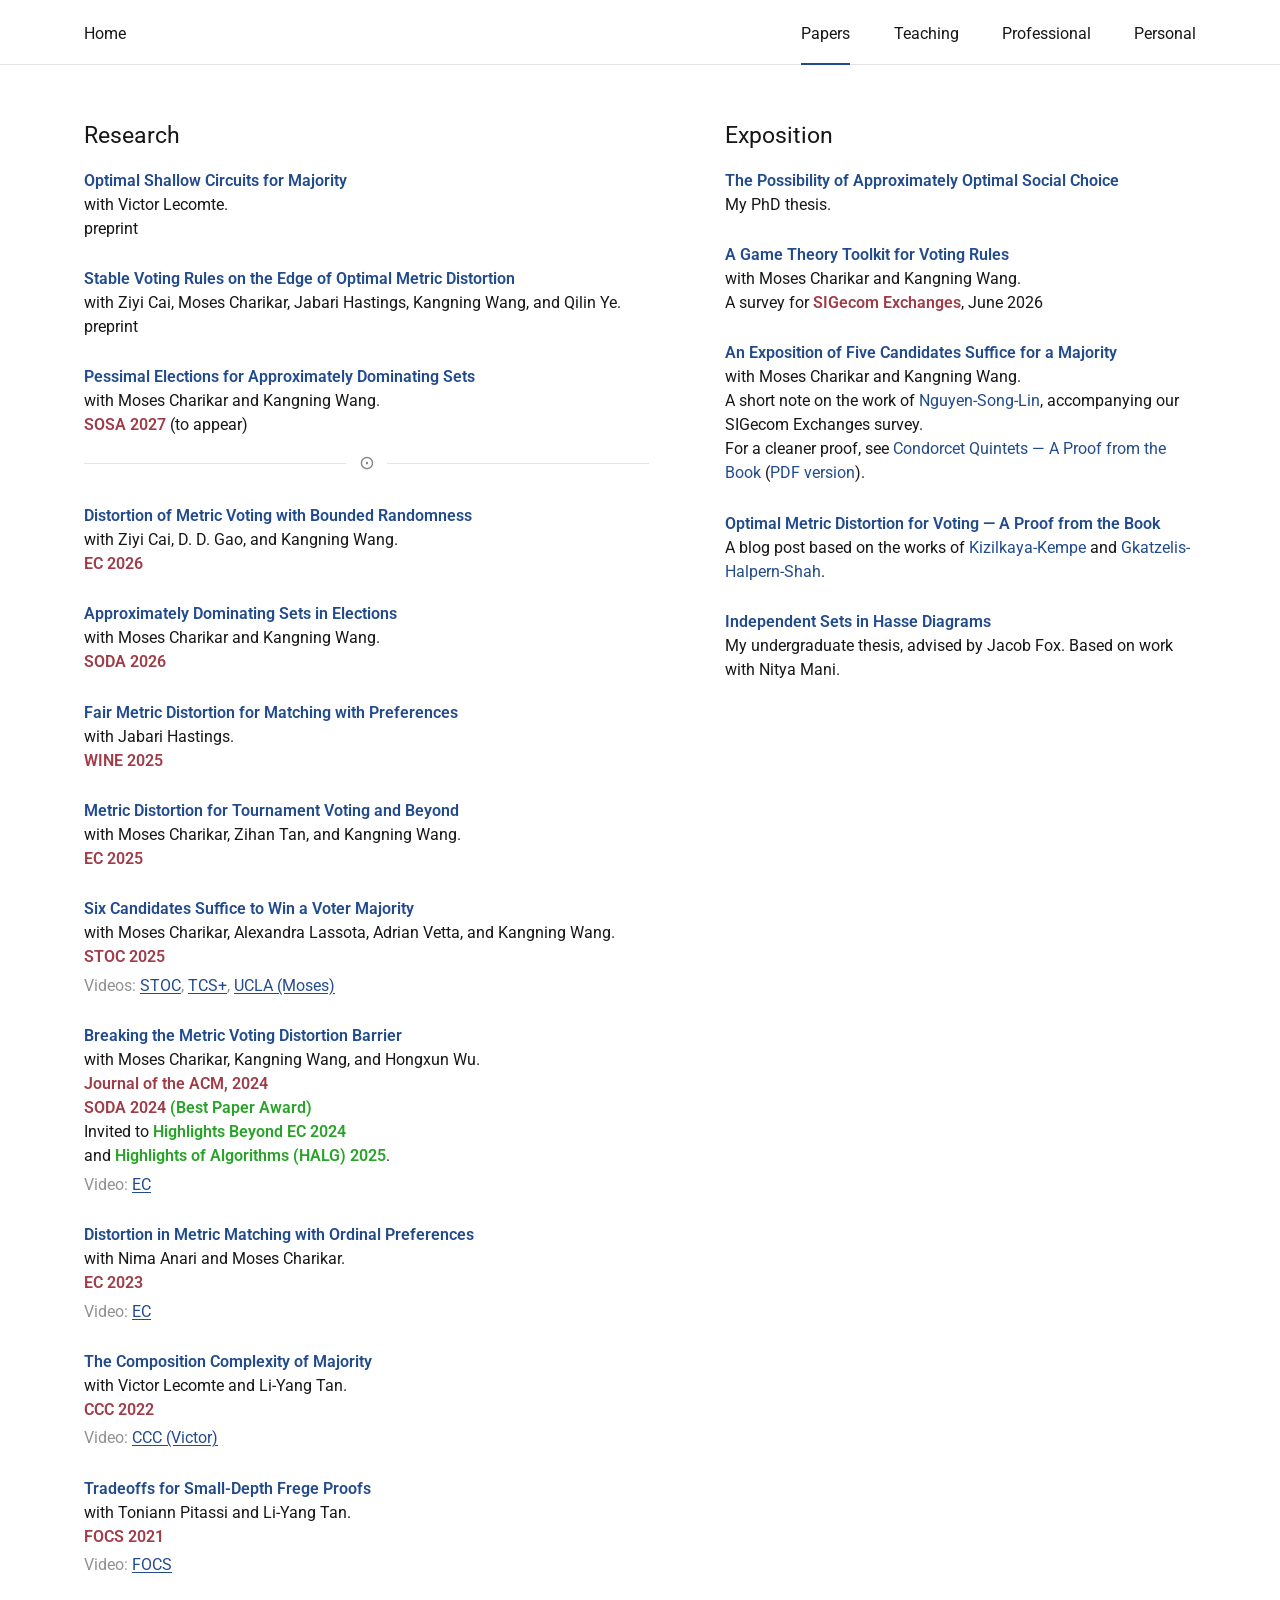
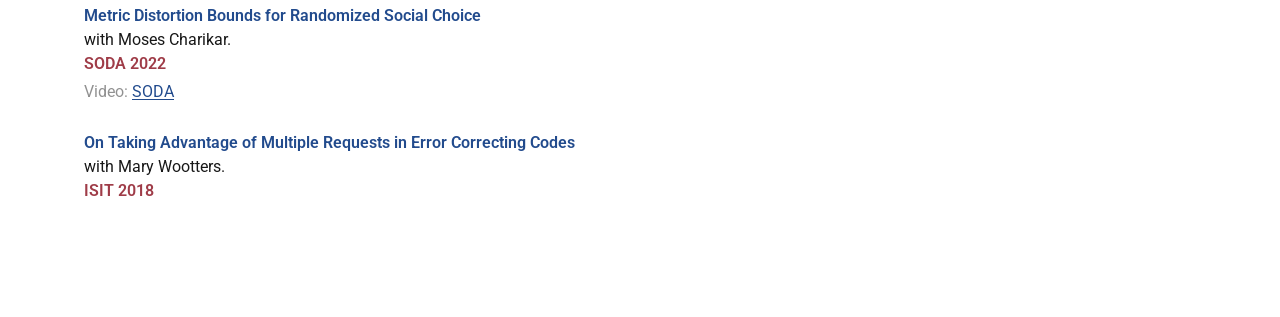
==== papers.html @ fd6d1091 "added SOSA 2027 accept" ====
<!doctype html>
<html lang="en">
  <head>
    <meta charset="utf-8">
    <meta name="viewport" content="width=device-width, initial-scale=1">
    <title>Papers | Prasanna Ramakrishnan</title>
    <meta name="description" content="Research papers and expository writing by Prasanna Ramakrishnan.">
    <link rel="preconnect" href="https://fonts.googleapis.com">
    <link rel="preconnect" href="https://fonts.gstatic.com" crossorigin>
    <link href="https://fonts.googleapis.com/css2?family=Roboto:wght@400;500;600&amp;display=swap" rel="stylesheet">
    <link rel="stylesheet" href="styles.css">
  </head>
  <body>
    <div class="site-shell">
      <header class="site-header">
        <nav class="site-nav" aria-label="Primary navigation">
          <a class="nav-link" href="index.html">Home</a>
          <div class="nav-group">
            <a class="nav-link active" href="papers.html" aria-current="page">Papers</a>
            <a class="nav-link" href="teaching.html">Teaching</a>
            <a class="nav-link" href="professional.html">Professional</a>
            <a class="nav-link" href="personal.html">Personal</a>
          </div>
        </nav>
      </header>
      <main class="content-main wide">
        <h1 class="visually-hidden">Papers</h1>
        <div class="papers-grid">
          <section aria-labelledby="research-heading">
            <h2 id="research-heading">Research</h2>
            <ul class="paper-list">
              <li class="paper-item">
                <a class="paper-title" href="https://arxiv.org/abs/2609.34029">Optimal Shallow Circuits for Majority</a>
                <div>with Victor Lecomte.</div>
                <div>preprint</div>
              </li>
              <li class="paper-item">
                <a class="paper-title" href="https://arxiv.org/abs/2609.08259">Stable Voting Rules on the Edge of Optimal Metric Distortion</a>
                <div>with Ziyi Cai, Moses Charikar, Jabari Hastings, Kangning Wang, and Qilin Ye.</div>
                <div>preprint</div>
              </li>
              <li class="paper-item ai-boundary-paper">
                <a class="paper-title" href="https://arxiv.org/abs/2608.06872">Pessimal Elections for Approximately Dominating Sets</a>
                <div>with Moses Charikar and Kangning Wang.</div>
                <div><span class="venue">SOSA 2027</span> (to appear)</div>
              </li>
              <li class="era-divider" aria-label="Boundary between post-AI and pre-AI research">
                <span aria-hidden="true">⊙</span>
              </li>
              <li class="paper-item">
                <a class="paper-title" href="https://arxiv.org/abs/2602.08871">Distortion of Metric Voting with Bounded Randomness</a>
                <div>with Ziyi Cai, D. D. Gao, and Kangning Wang.</div>
                <div><span class="venue">EC 2026</span></div>
              </li>
              <li class="paper-item">
                <a class="paper-title" href="https://arxiv.org/abs/2504.20372">Approximately Dominating Sets in Elections</a>
                <div>with Moses Charikar and Kangning Wang.</div>
                <div><span class="venue">SODA 2026</span></div>
              </li>
              <li class="paper-item">
                <a class="paper-title" href="https://arxiv.org/abs/2510.05460">Fair Metric Distortion for Matching with Preferences</a>
                <div>with Jabari Hastings.</div>
                <div><span class="venue">WINE 2025</span></div>
              </li>
              <li class="paper-item">
                <a class="paper-title" href="https://arxiv.org/abs/2505.13630">Metric Distortion for Tournament Voting and Beyond</a>
                <div>with Moses Charikar, Zihan Tan, and Kangning Wang.</div>
                <div><span class="venue">EC 2025</span></div>
              </li>
              <li class="paper-item">
                <a class="paper-title" href="https://arxiv.org/abs/2411.03390">Six Candidates Suffice to Win a Voter Majority</a>
                <div>with Moses Charikar, Alexandra Lassota, Adrian Vetta, and Kangning Wang.</div>
                <div><span class="venue">STOC 2025</span></div>
                <div class="paper-videos">Videos: <a href="https://www.youtube.com/watch?v=F14DIkSh5DQ">STOC</a>, <a href="https://www.youtube.com/watch?v=bHxgEHV146U">TCS+</a>, <a href="https://www.youtube.com/watch?v=xcWMup4GXcs">UCLA (Moses)</a></div>
              </li>
              <li class="paper-item">
                <a class="paper-title" href="https://arxiv.org/abs/2306.17838">Breaking the Metric Voting Distortion Barrier</a>
                <div>with Moses Charikar, Kangning Wang, and Hongxun Wu.</div>
                <div>
                  <span class="venue">Journal of the ACM, 2024</span><br>
                  <span class="venue">SODA 2024</span> <span class="award">(Best Paper Award)</span><br>
                  Invited to <span class="award">Highlights Beyond EC 2024</span><br>
                  and <span class="award">Highlights of Algorithms (HALG) 2025</span>.
                </div>
                <div class="paper-videos">Video: <a href="https://www.youtube.com/watch?v=JP4caBw6sbk">EC</a></div>
              </li>
              <li class="paper-item">
                <a class="paper-title" href="https://arxiv.org/abs/2305.12119">Distortion in Metric Matching with Ordinal Preferences</a>
                <div>with Nima Anari and Moses Charikar.</div>
                <div><span class="venue">EC 2023</span></div>
                <div class="paper-videos">Video: <a href="https://youtu.be/SUSf5gjZhBo">EC</a></div>
              </li>
              <li class="paper-item">
                <a class="paper-title" href="https://arxiv.org/abs/2205.02374">The Composition Complexity of Majority</a>
                <div>with Victor Lecomte and Li-Yang Tan.</div>
                <div><span class="venue">CCC 2022</span></div>
                <div class="paper-videos">Video: <a href="https://www.youtube.com/watch?v=C3_VCwPAh_0">CCC (Victor)</a></div>
              </li>
              <li class="paper-item">
                <a class="paper-title" href="https://arxiv.org/abs/2111.07483">Tradeoffs for Small-Depth Frege Proofs</a>
                <div>with Toniann Pitassi and Li-Yang Tan.</div>
                <div><span class="venue">FOCS 2021</span></div>
                <div class="paper-videos">Video: <a href="https://www.youtube.com/watch?v=I1C6q-HcM9Y">FOCS</a></div>
              </li>
              <li class="paper-item">
                <a class="paper-title" href="https://arxiv.org/abs/2111.03694">Metric Distortion Bounds for Randomized Social Choice</a>
                <div>with Moses Charikar.</div>
                <div><span class="venue">SODA 2022</span></div>
                <div class="paper-videos">Video: <a href="https://www.youtube.com/watch?v=a3NoDWkccvk">SODA</a></div>
              </li>
              <li class="paper-item">
                <a class="paper-title" href="https://arxiv.org/abs/1802.00875">On Taking Advantage of Multiple Requests in Error Correcting Codes</a>
                <div>with Mary Wootters.</div>
                <div><span class="venue">ISIT 2018</span></div>
              </li>
            </ul>
          </section>
          <section aria-labelledby="exposition-heading">
            <h2 id="exposition-heading">Exposition</h2>
            <ul class="paper-list">
              <li class="paper-item">
                <a class="paper-title" href="https://purl.stanford.edu/mh952mh5921">The Possibility of Approximately Optimal Social Choice</a>
                <div>My PhD thesis.</div>
              </li>
              <li class="paper-item">
                <a class="paper-title" href="https://www.sigecom.org/exchanges/volume_24/1/CHARIKAR.pdf">A Game Theory Toolkit for Voting Rules</a>
                <div>with Moses Charikar and Kangning Wang.</div>
                <div>A survey for <span class="venue">SIGecom Exchanges</span>, June 2026</div>
              </li>
              <li class="paper-item">
                <a class="paper-title" href="https://arxiv.org/abs/2606.14666">An Exposition of Five Candidates Suffice for a Majority</a>
                <div>with Moses Charikar and Kangning Wang.</div>
                <div>A short note on the work of <a href="https://arxiv.org/abs/2506.22133">Nguyen-Song-Lin</a>, accompanying our SIGecom Exchanges survey.</div>
                <div>For a cleaner proof, see <a href="https://theorydish.blog/2026/09/11/condorcet-quintets-a-proof-from-the-book/">Condorcet Quintets — A Proof from the Book</a> (<a href="https://pras1712.github.io/files/condorcet-quintets.pdf">PDF version</a>).</div>
              </li>
              <li class="paper-item">
                <a class="paper-title" href="https://theorydish.blog/2023/09/25/optimal-metric-distortion-for-voting-a-proof-from-the-book/">Optimal Metric Distortion for Voting — A Proof from the Book</a>
                <div>A blog post based on the works of <a href="https://arxiv.org/abs/2206.07098">Kizilkaya-Kempe</a> and <a href="https://arxiv.org/abs/2004.07447">Gkatzelis-Halpern-Shah</a>.</div>
              </li>
              <li class="paper-item">
                <a class="paper-title" href="https://web.stanford.edu/~pras1712/files/ug-thesis.pdf">Independent Sets in Hasse Diagrams</a>
                <div>My undergraduate thesis, advised by Jacob Fox. Based on work with Nitya Mani.</div>
              </li>
            </ul>
          </section>
        </div>
      </main>
    </div>
  </body>
</html>
---- styles.css ----
:root {
  --background: #ffffff;
  --text: #171717;
  --link: #224b8d;
  --muted: #848484;
  --rule: #e5e5e5;
  --venue: #9f3c48;
  --award: #27a327;
}

* {
  box-sizing: border-box;
}

html {
  min-width: 320px;
  background: var(--background);
}

body {
  margin: 0;
  background: var(--background);
  color: var(--text);
  font-family: 'Roboto', Arial, Helvetica, sans-serif;
  font-size: 16px;
  line-height: 1.5;
}

a {
  color: var(--link);
  text-decoration: none;
}

a:hover {
  color: var(--muted);
}

.site-shell {
  min-height: 100vh;
}

.site-header {
  position: sticky;
  top: 0;
  z-index: 10;
  background: var(--background);
  border-bottom: 1px solid var(--rule);
}

.site-nav {
  display: flex;
  align-items: center;
  justify-content: space-between;
  gap: 3rem;
  max-width: 1160px;
  margin: 0 auto;
  padding: 1.2rem 1.5rem 1rem;
}

.nav-group {
  display: flex;
  gap: clamp(1.1rem, 3.5vw, 2.7rem);
}

.nav-link {
  position: relative;
  flex: 0 0 auto;
  padding: 0.15rem 0;
  color: var(--text);
  font-size: 0.98rem;
}

.nav-link:hover {
  color: var(--link);
}

.nav-link.active::after {
  content: '';
  position: absolute;
  right: 0;
  bottom: -1.1rem;
  left: 0;
  height: 2px;
  background: var(--link);
}

.home-main {
  width: 100%;
  max-width: 980px;
  margin: 0 auto;
  padding: clamp(3.75rem, 6vw, 5rem) 1.5rem 6rem;
}

.intro {
  display: grid;
  grid-template-columns: minmax(0, 600px) 232px;
  align-items: start;
  gap: clamp(3rem, 7vw, 5.5rem);
  width: 100%;
}

.intro-copy {
  max-width: 590px;
}

h1 {
  margin: 0 0 0.55rem;
  font-size: clamp(2rem, 4vw, 2.7rem);
  font-weight: 400;
  line-height: 1.15;
  letter-spacing: -0.018em;
}

h2 {
  margin: 0 0 1.2rem;
  font-size: 1.45rem;
  font-weight: 400;
  line-height: 1.25;
}

.email {
  margin: 0;
  font-size: 1.02rem;
}

.bio {
  margin-top: 2.15rem;
}

.bio p {
  margin: 0;
}

.bio p + p {
  margin-top: 1.4rem;
}

.portrait {
  display: block;
  width: 232px;
  height: 309px;
  margin-top: 0.25rem;
  object-fit: cover;
}

.selected-work {
  max-width: 760px;
  margin-top: 2rem;
}

.selected-work-list .paper-item:last-child {
  margin-bottom: 0;
}

.content-main {
  width: 100%;
  max-width: 900px;
  margin: 0 auto;
  padding: 3.5rem 1.5rem 5.5rem;
}

.content-main.wide {
  max-width: 1160px;
}

.visually-hidden {
  position: absolute;
  width: 1px;
  height: 1px;
  padding: 0;
  margin: -1px;
  overflow: hidden;
  clip: rect(0, 0, 0, 0);
  white-space: nowrap;
  border: 0;
}

.papers-grid {
  display: grid;
  grid-template-columns: minmax(0, 1.2fr) minmax(300px, 1fr);
  gap: clamp(3rem, 6vw, 4.75rem);
}

.paper-list,
.professional-list {
  margin: 0;
  padding: 0;
  list-style: none;
}

.paper-item {
  margin: 0 0 1.65rem;
  text-wrap: pretty;
}

.paper-item.ai-boundary-paper {
  margin-bottom: 0.7rem;
}

.era-divider {
  display: flex;
  align-items: center;
  gap: 0.8rem;
  margin: 0 0 1.65rem;
  color: var(--muted);
  font-size: 1.2rem;
}

.era-divider::before,
.era-divider::after {
  content: '';
  flex: 1;
  height: 1px;
  background: var(--rule);
}

.era-divider span {
  white-space: nowrap;
}

.paper-title {
  display: inline;
  font-weight: 600;
  text-wrap: pretty;
}

.venue {
  color: var(--venue);
  font-weight: 600;
}

.award {
  color: var(--award);
  font-weight: 600;
}

.paper-videos {
  margin-top: 0.28rem;
  color: #919191;
}

.paper-videos a {
  text-decoration: underline;
  text-underline-offset: 2px;
}

.program-committees {
  margin-top: 2.75rem;
}

.teaching-list {
  margin: 0;
  padding-left: 1.35rem;
}

.teaching-list li + li {
  margin-top: 0.55rem;
}

.section-leader-note {
  margin: 2rem 0 0;
}

.professional-list li {
  margin-bottom: 2rem;
}

.program-committees p {
  margin: 0;
}

.personal-main {
  display: grid;
  place-items: center;
  min-height: calc(100vh - 61px);
  padding: 2rem;
}

.personal-main p {
  margin: 0;
  text-align: center;
}

.personal-status {
  display: inline-block;
  margin-top: 0.3rem;
  color: var(--muted);
  font-size: 0.95rem;
}

@media (max-width: 700px) {
  .site-nav {
    gap: 2.5rem;
    overflow-x: auto;
    overflow-y: hidden;
    scrollbar-width: none;
  }

  .site-nav::-webkit-scrollbar {
    display: none;
  }

  .intro {
    grid-template-columns: minmax(0, 1fr) clamp(106px, 30vw, 174px);
    gap: clamp(1rem, 5vw, 2.5rem);
    max-width: 620px;
  }

  .portrait {
    width: 100%;
    height: auto;
  }

  .home-main {
    padding: 3.25rem 1rem 4rem;
  }

  .content-main {
    padding: 3rem 1rem 4rem;
  }

  .papers-grid {
    grid-template-columns: 1fr;
    gap: 2.5rem;
  }

}
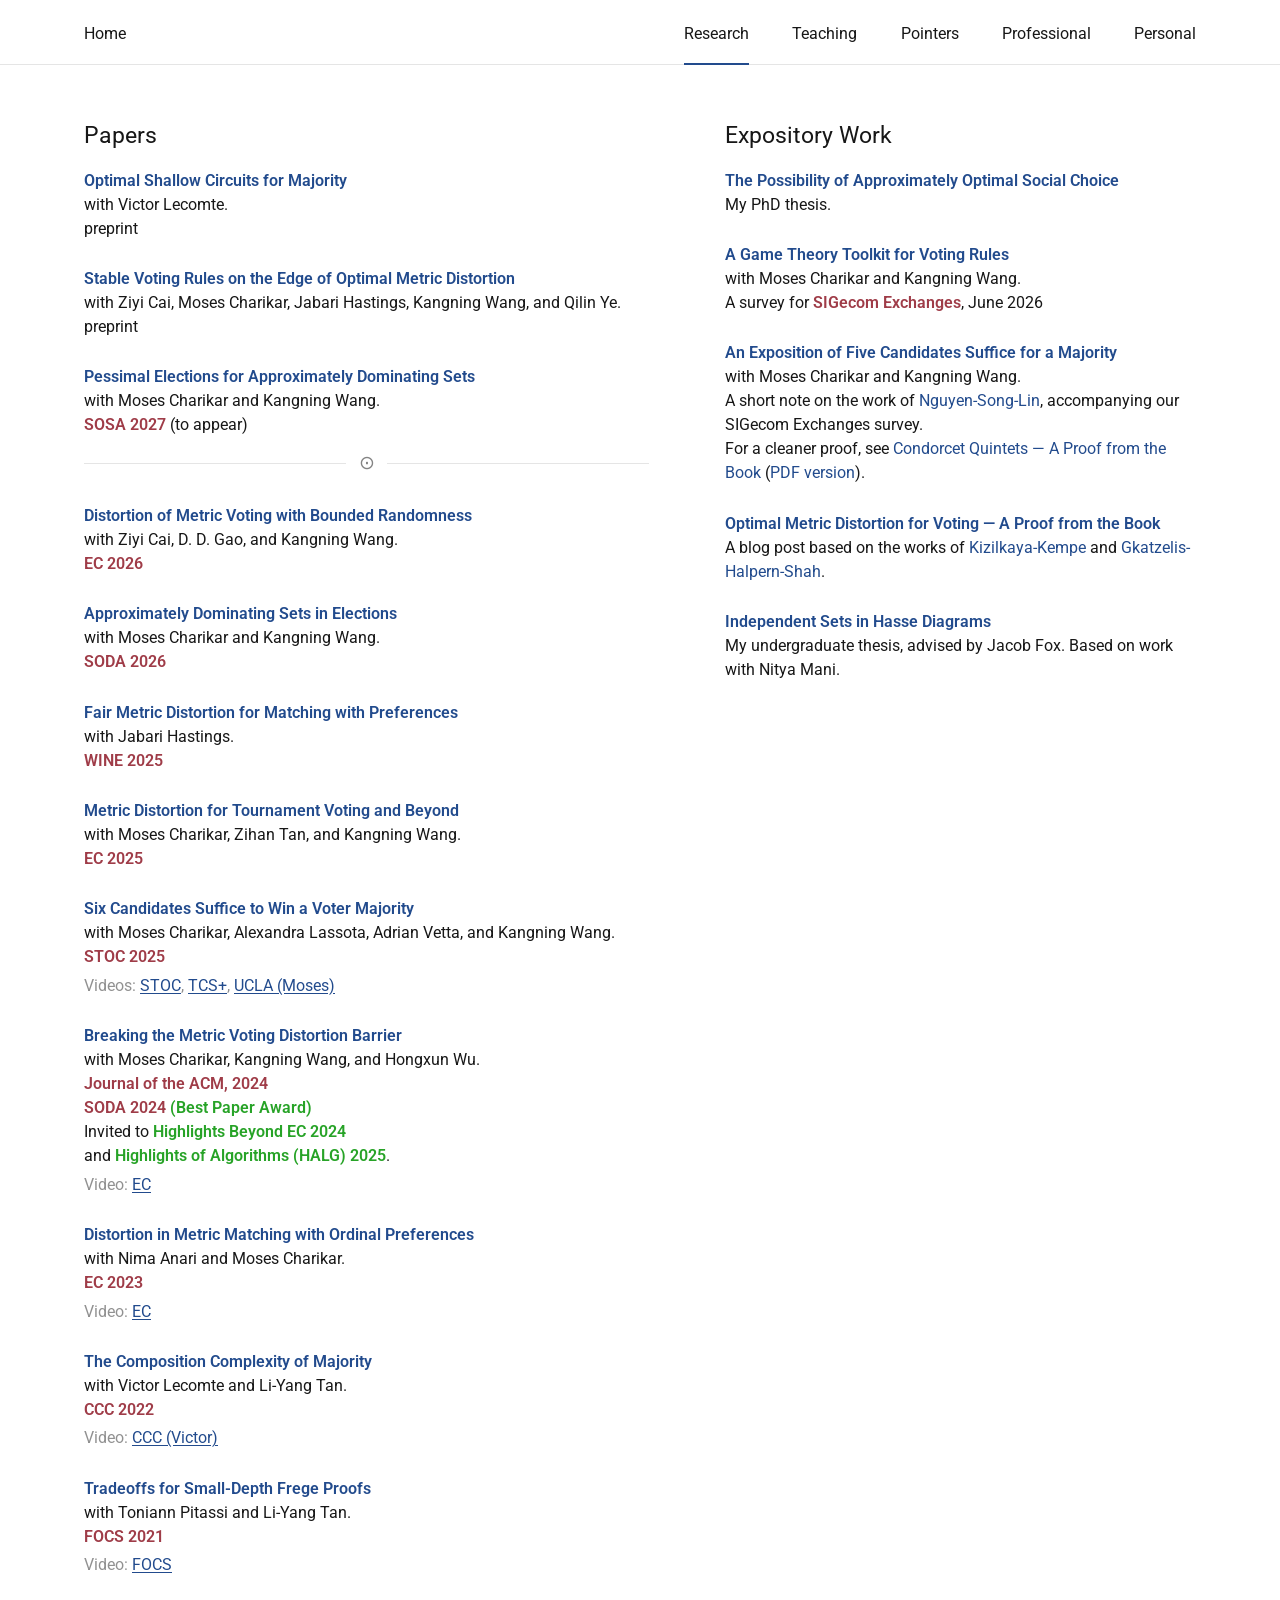
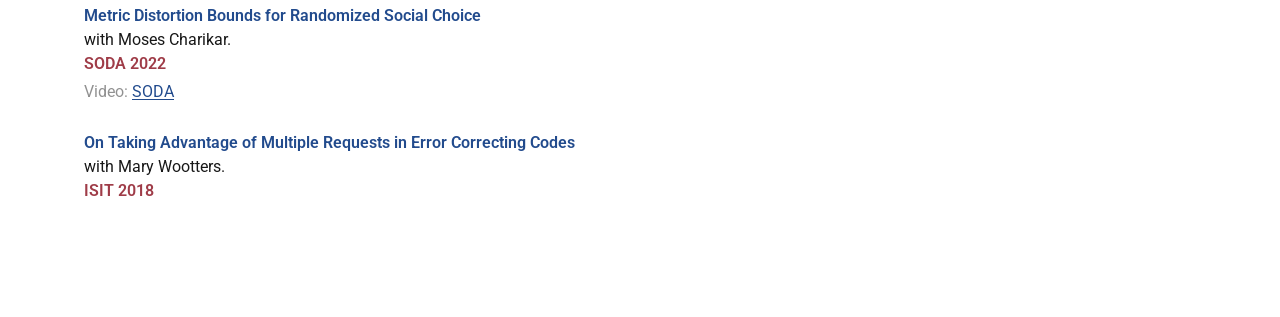
==== commit ad431ba2: "added pointers and updated papers page" ====
--- a/papers.html
+++ b/papers.html
@@ -3,7 +3,7 @@
   <head>
     <meta charset="utf-8">
     <meta name="viewport" content="width=device-width, initial-scale=1">
-    <title>Papers | Prasanna Ramakrishnan</title>
+    <title>Research | Prasanna Ramakrishnan</title>
     <meta name="description" content="Research papers and expository writing by Prasanna Ramakrishnan.">
     <link rel="preconnect" href="https://fonts.googleapis.com">
     <link rel="preconnect" href="https://fonts.gstatic.com" crossorigin>
@@ -16,18 +16,19 @@
         <nav class="site-nav" aria-label="Primary navigation">
           <a class="nav-link" href="index.html">Home</a>
           <div class="nav-group">
-            <a class="nav-link active" href="papers.html" aria-current="page">Papers</a>
+            <a class="nav-link active" href="papers.html" aria-current="page">Research</a>
             <a class="nav-link" href="teaching.html">Teaching</a>
+            <a class="nav-link" href="pointers.html">Pointers</a>
             <a class="nav-link" href="professional.html">Professional</a>
             <a class="nav-link" href="personal.html">Personal</a>
           </div>
         </nav>
       </header>
       <main class="content-main wide">
-        <h1 class="visually-hidden">Papers</h1>
+        <h1 class="visually-hidden">Research</h1>
         <div class="papers-grid">
           <section aria-labelledby="research-heading">
-            <h2 id="research-heading">Research</h2>
+            <h2 id="research-heading">Papers</h2>
             <ul class="paper-list">
               <li class="paper-item">
                 <a class="paper-title" href="https://arxiv.org/abs/2609.34029">Optimal Shallow Circuits for Majority</a>
@@ -116,7 +117,7 @@
             </ul>
           </section>
           <section aria-labelledby="exposition-heading">
-            <h2 id="exposition-heading">Exposition</h2>
+            <h2 id="exposition-heading">Expository Work</h2>
             <ul class="paper-list">
               <li class="paper-item">
                 <a class="paper-title" href="https://purl.stanford.edu/mh952mh5921">The Possibility of Approximately Optimal Social Choice</a>
--- a/styles.css
+++ b/styles.css
@@ -269,6 +269,43 @@
   margin: 0;
 }
 
+.pointers-intro {
+  margin: 0 0 1.5rem;
+}
+
+.pointer-list {
+  margin: 0;
+  padding-left: 1.35rem;
+  list-style: disc;
+}
+
+.pointer-list li {
+  text-wrap: pretty;
+}
+
+.pointer-title {
+  font-style: italic;
+  font-weight: 400;
+}
+
+.pointer-list li + li {
+  margin-top: 1.15rem;
+}
+
+.pointer-note {
+  margin: 0.3rem 0 0;
+  color: #555555;
+  font-size: 0.95rem;
+}
+
+.pointers-intro-spaced {
+  margin: 2rem 0 1.5rem;
+}
+
+.pointers-main .era-divider {
+  margin: 2rem 0;
+}
+
 .personal-main {
   display: grid;
   place-items: center;
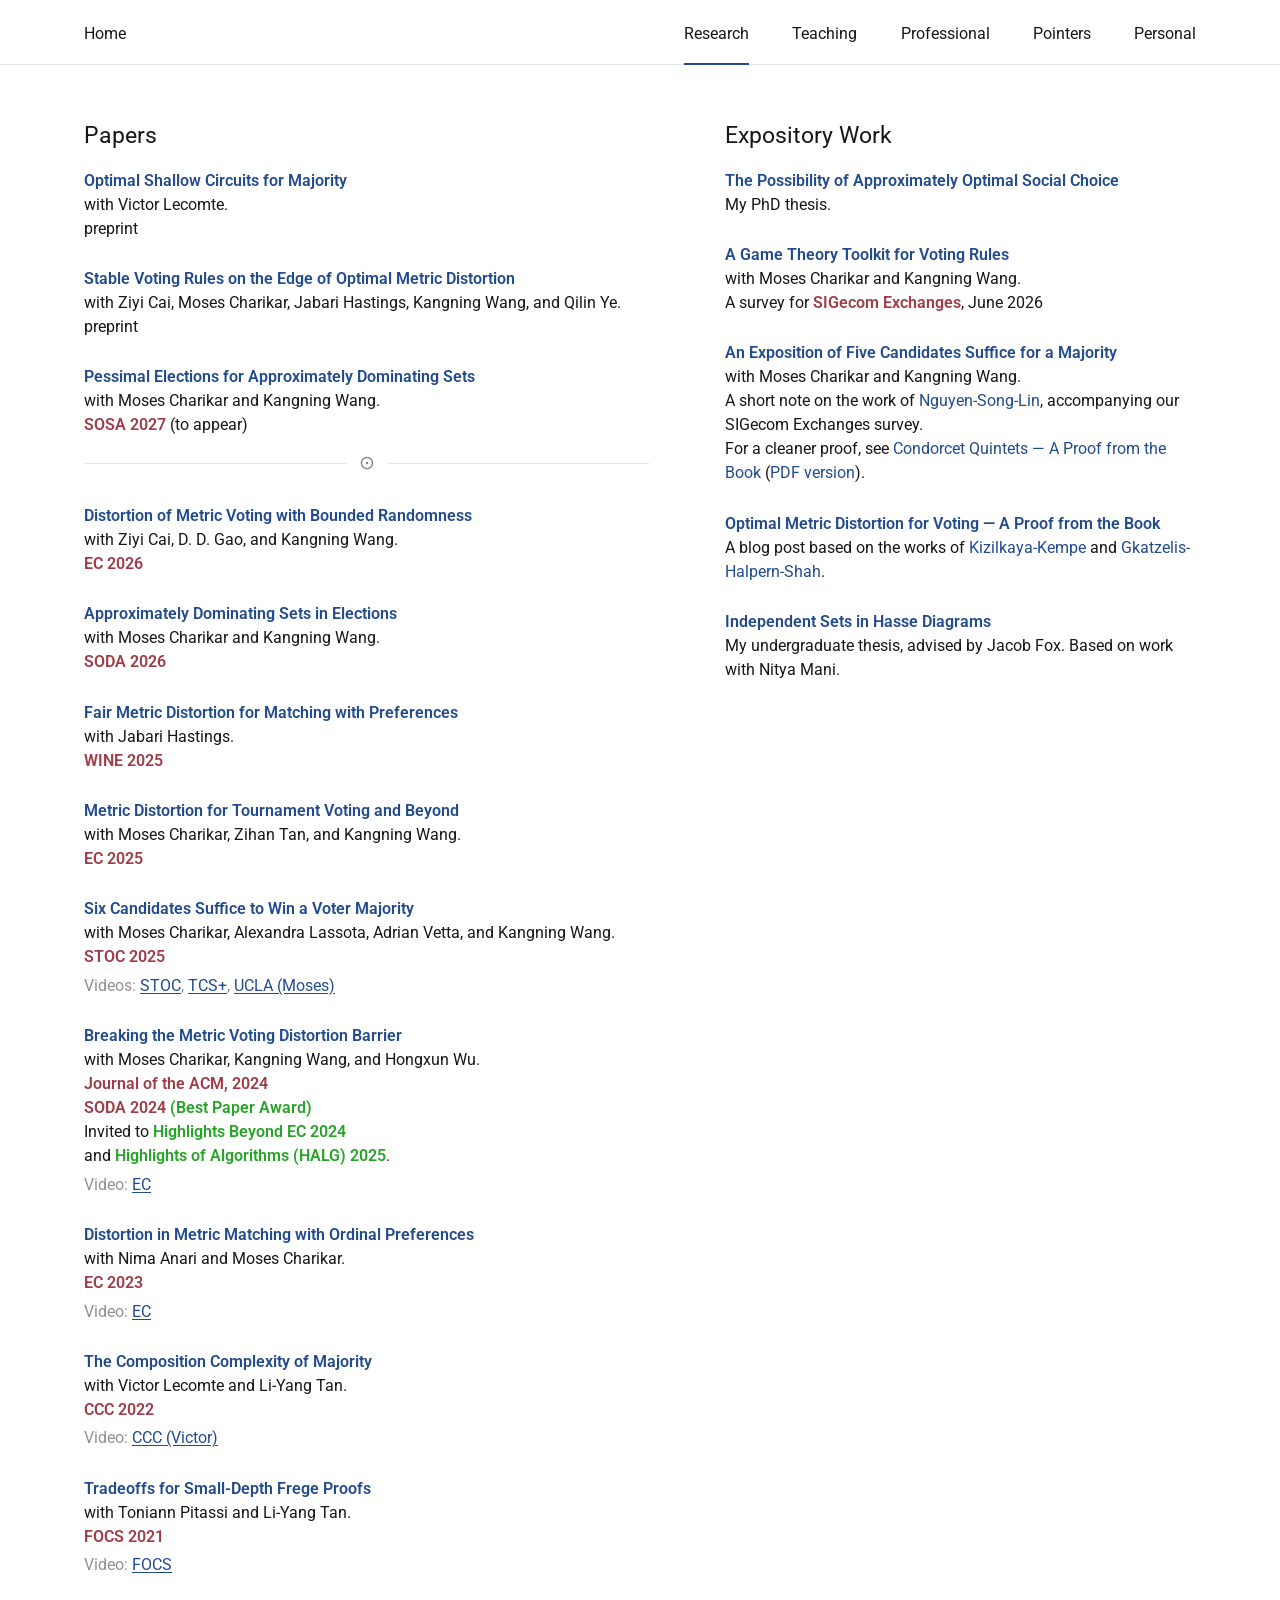
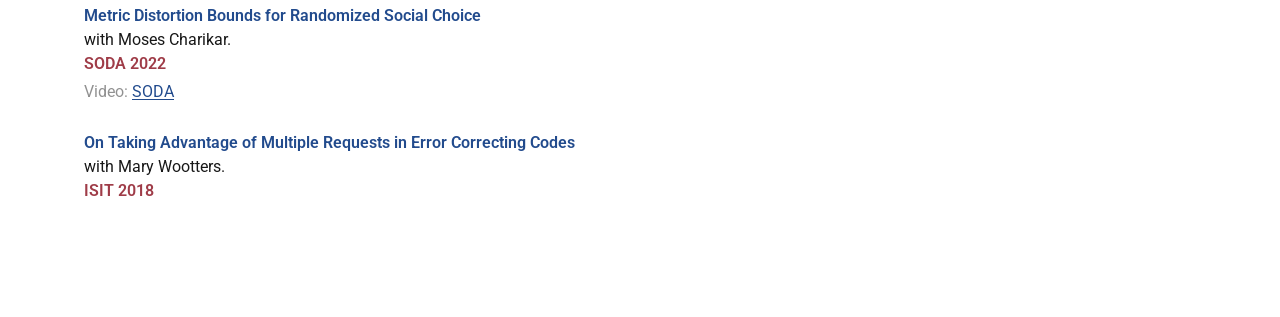
==== commit 5f409218: "reorder of top" ====
--- a/papers.html
+++ b/papers.html
@@ -18,8 +18,8 @@
           <div class="nav-group">
             <a class="nav-link active" href="papers.html" aria-current="page">Research</a>
             <a class="nav-link" href="teaching.html">Teaching</a>
+            <a class="nav-link" href="professional.html">Professional</a>
             <a class="nav-link" href="pointers.html">Pointers</a>
-            <a class="nav-link" href="professional.html">Professional</a>
             <a class="nav-link" href="personal.html">Personal</a>
           </div>
         </nav>
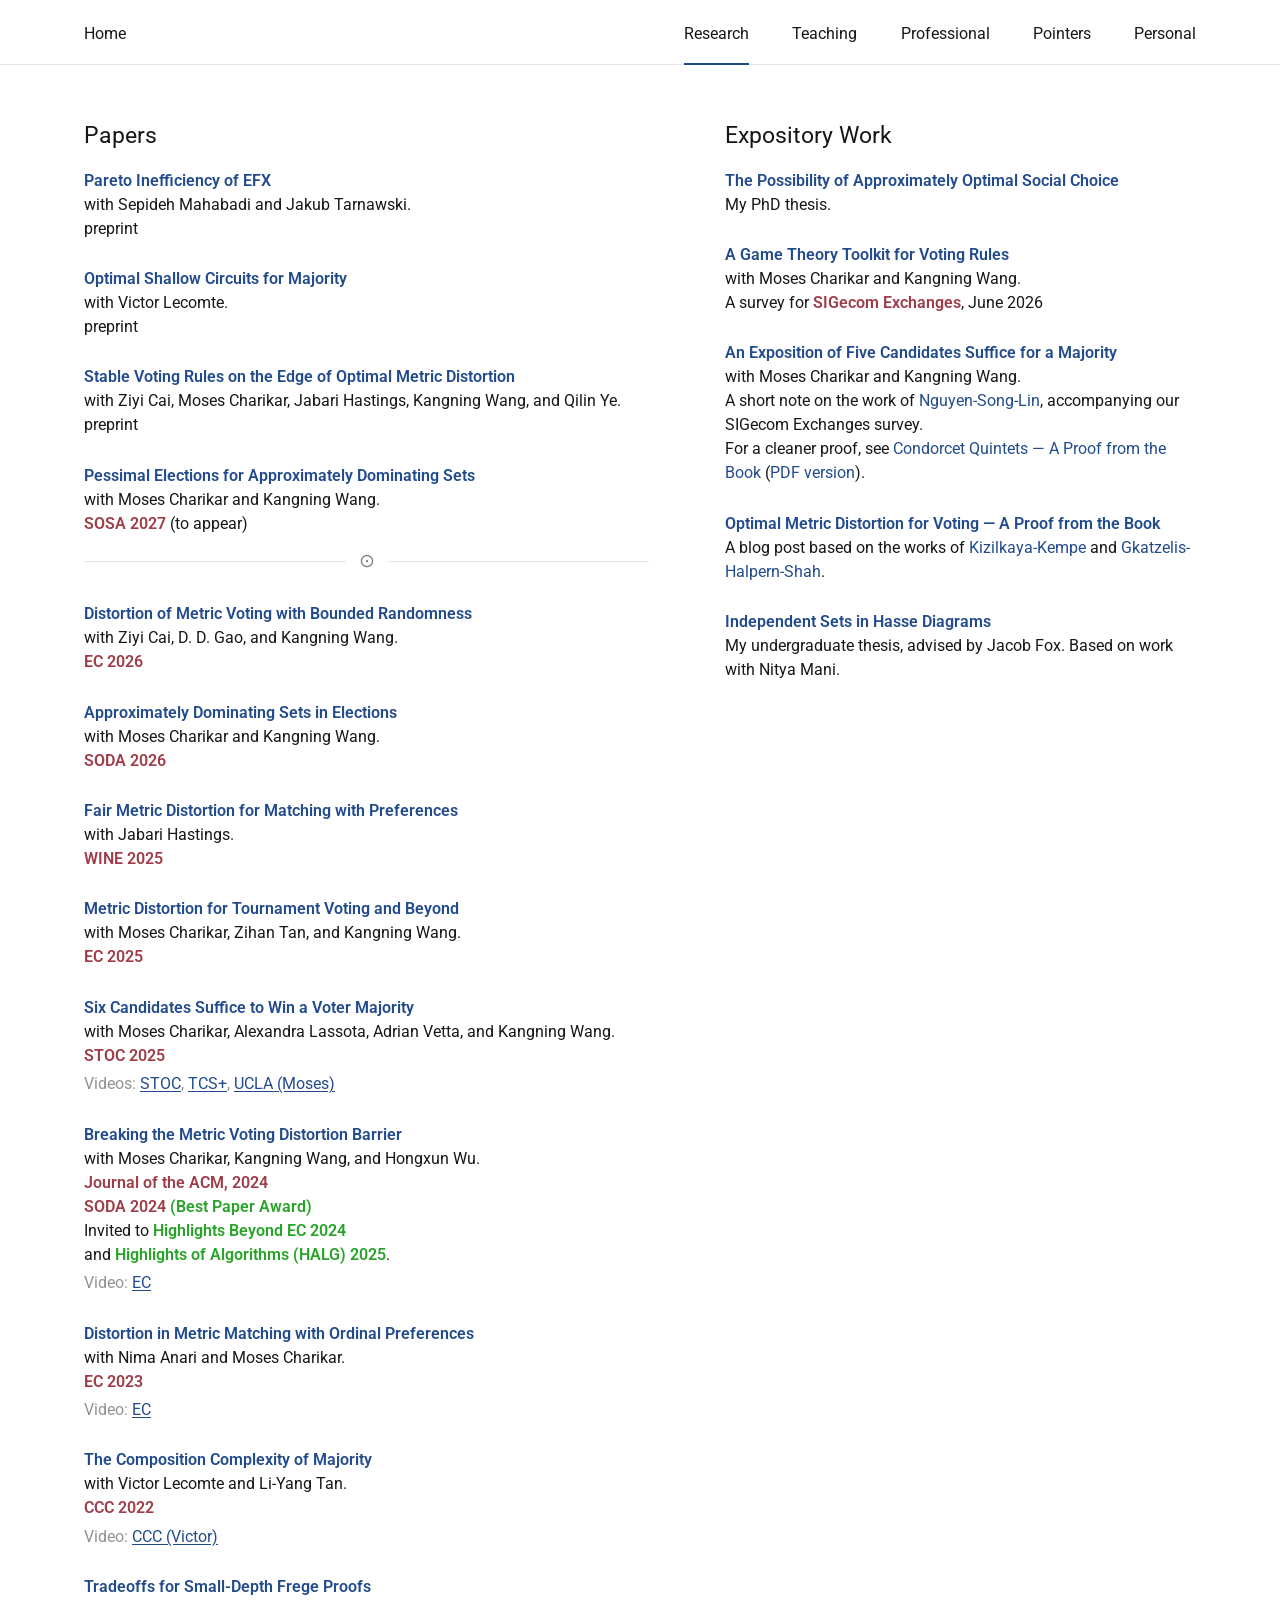
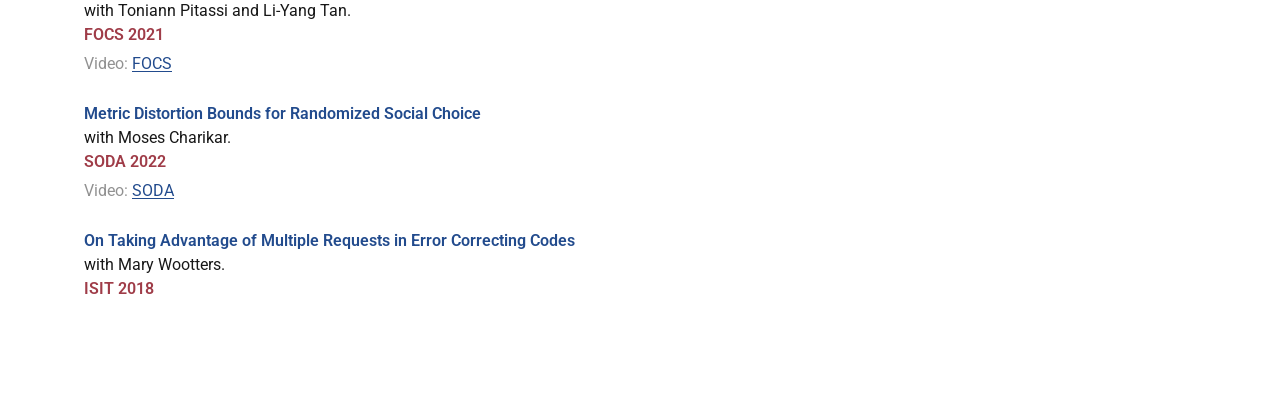
==== commit 78aa3dd5: "added EFX+PO paper" ====
--- a/papers.html
+++ b/papers.html
@@ -30,6 +30,11 @@
           <section aria-labelledby="research-heading">
             <h2 id="research-heading">Papers</h2>
             <ul class="paper-list">
+              <li class="paper-item">
+                <a class="paper-title" href="https://arxiv.org/abs/2610.29201">Pareto Inefficiency of EFX</a>
+                <div>with Sepideh Mahabadi and Jakub Tarnawski.</div>
+                <div>preprint</div>
+              </li>
               <li class="paper-item">
                 <a class="paper-title" href="https://arxiv.org/abs/2609.34029">Optimal Shallow Circuits for Majority</a>
                 <div>with Victor Lecomte.</div>
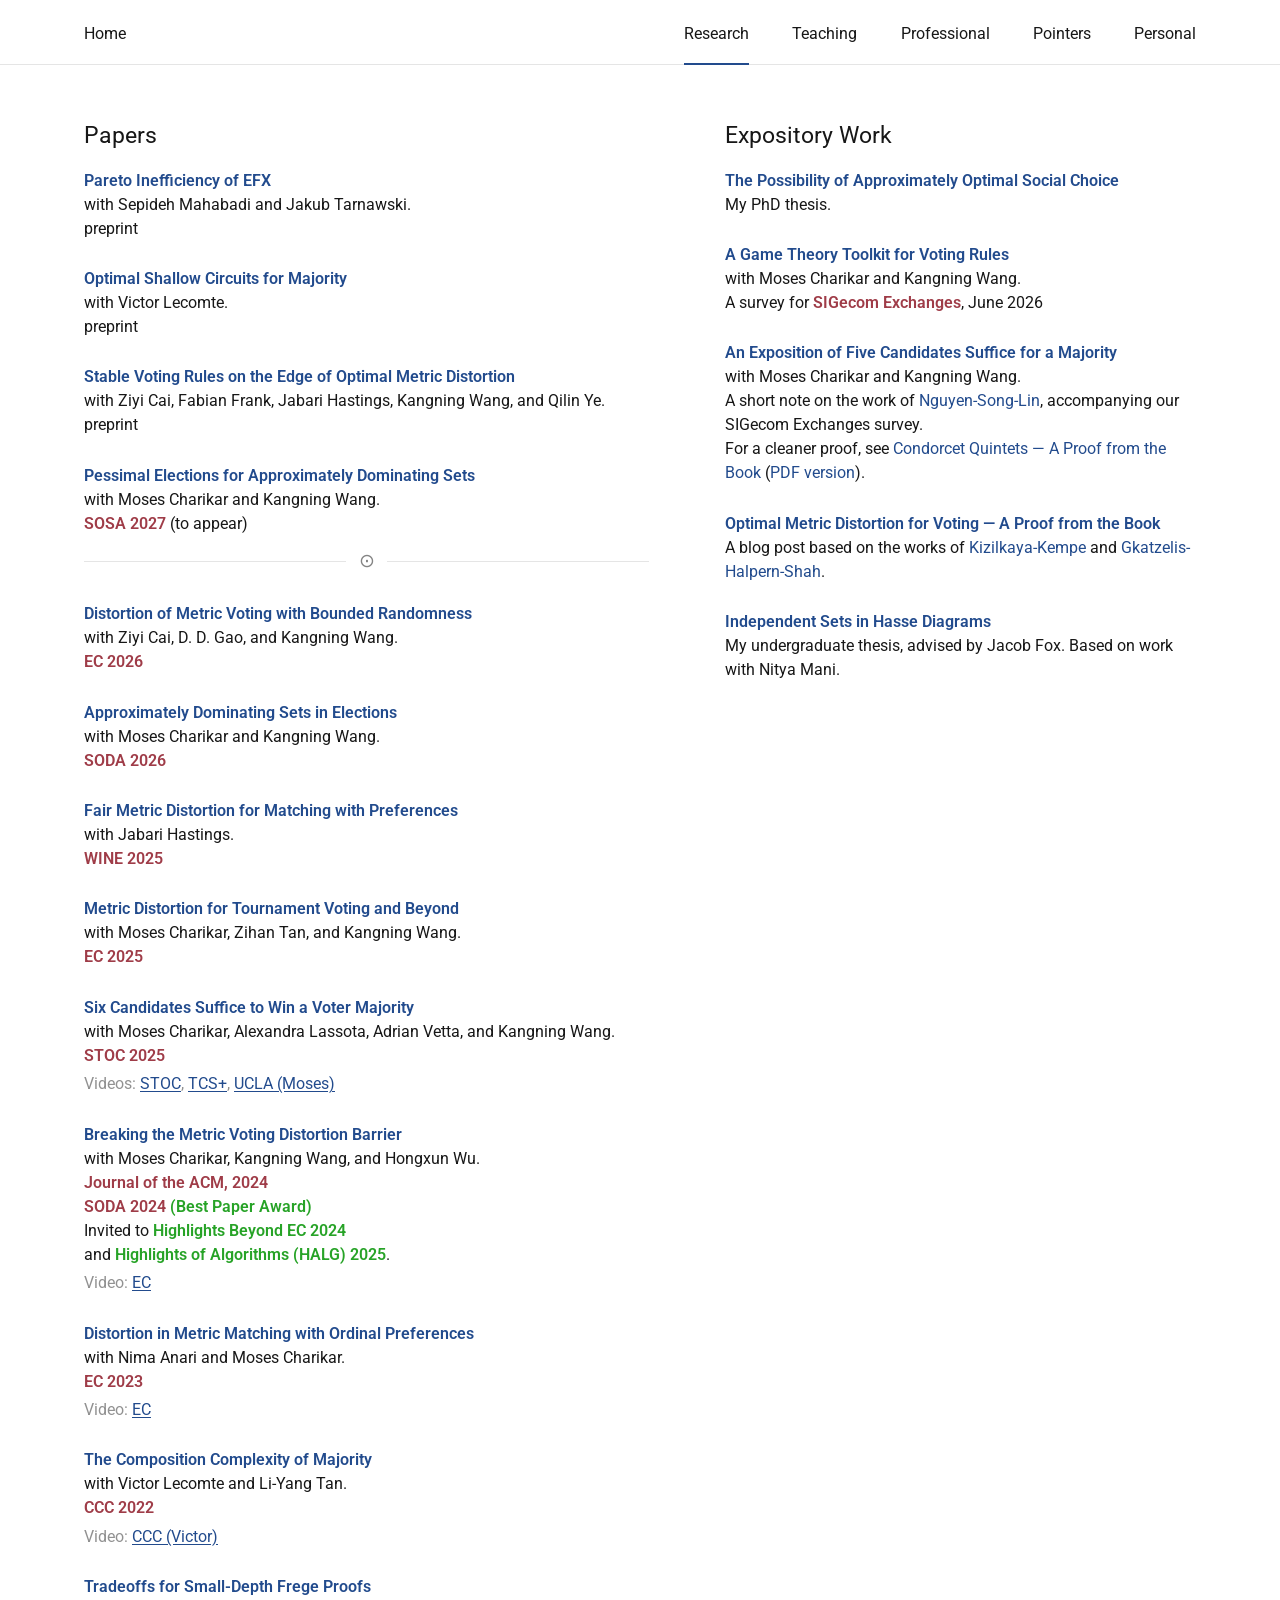
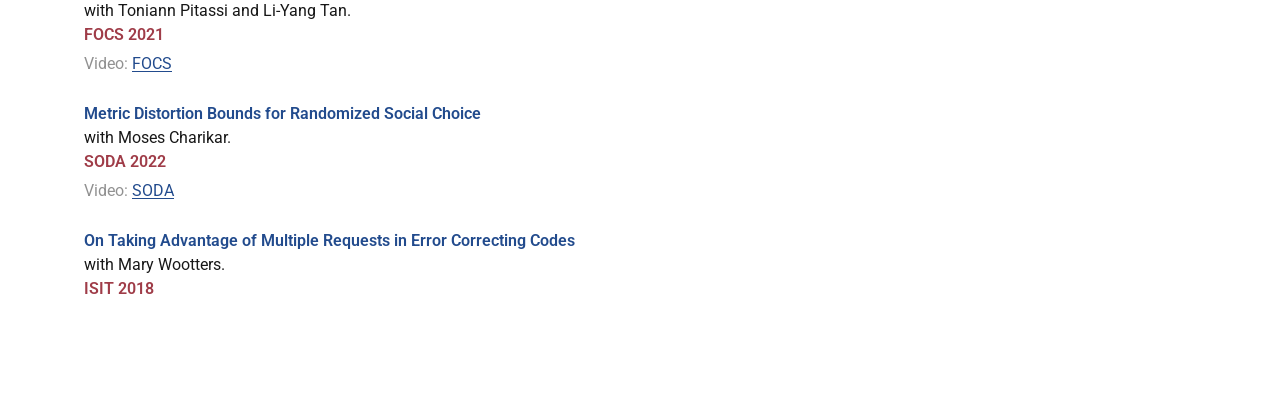
==== commit 6aa3d98b: "updated authors for stable on the edge, added blog posts to home" ====
--- a/papers.html
+++ b/papers.html
@@ -42,7 +42,7 @@
               </li>
               <li class="paper-item">
                 <a class="paper-title" href="https://arxiv.org/abs/2609.08259">Stable Voting Rules on the Edge of Optimal Metric Distortion</a>
-                <div>with Ziyi Cai, Moses Charikar, Jabari Hastings, Kangning Wang, and Qilin Ye.</div>
+                <div>with Ziyi Cai, Fabian Frank, Jabari Hastings, Kangning Wang, and Qilin Ye.</div>
                 <div>preprint</div>
               </li>
               <li class="paper-item ai-boundary-paper">
--- a/styles.css
+++ b/styles.css
@@ -292,7 +292,8 @@
   margin-top: 1.15rem;
 }
 
-.pointer-note {
+.pointer-note,
+.paper-note {
   margin: 0.3rem 0 0;
   color: #555555;
   font-size: 0.95rem;
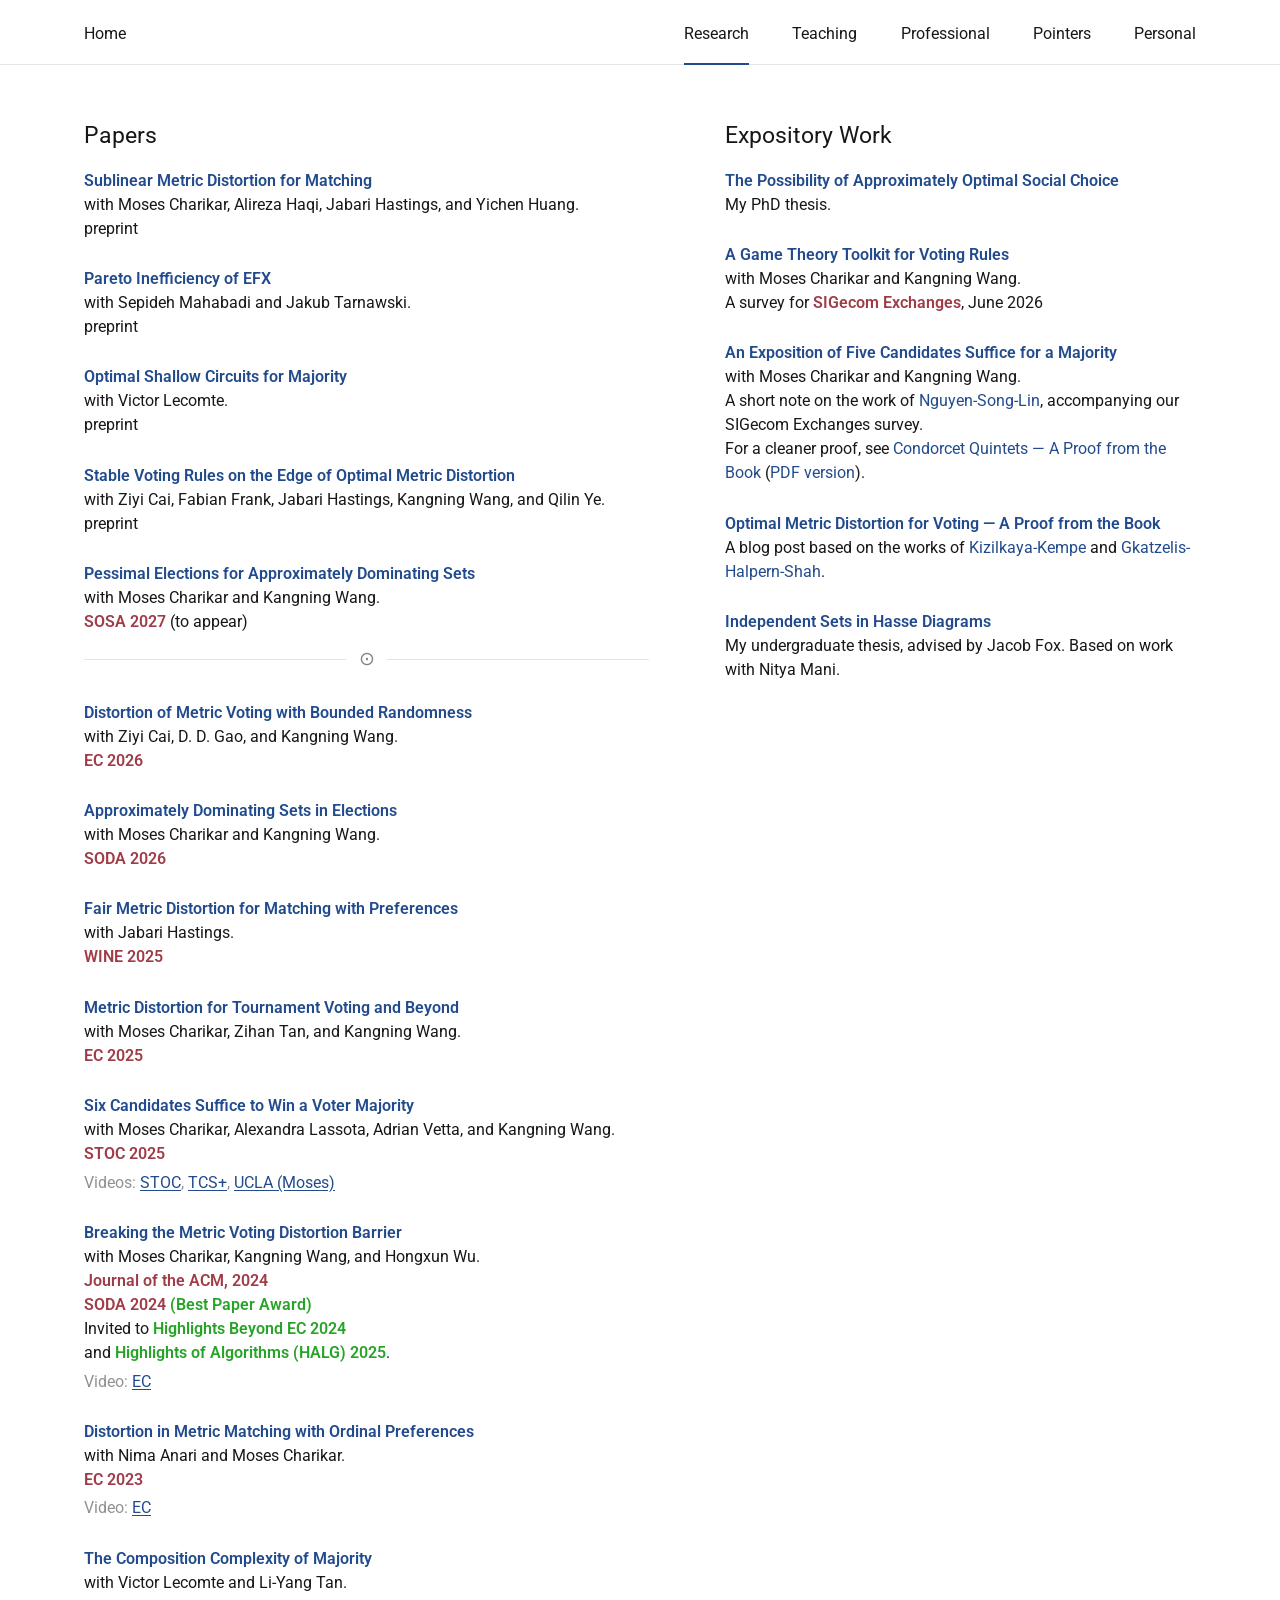
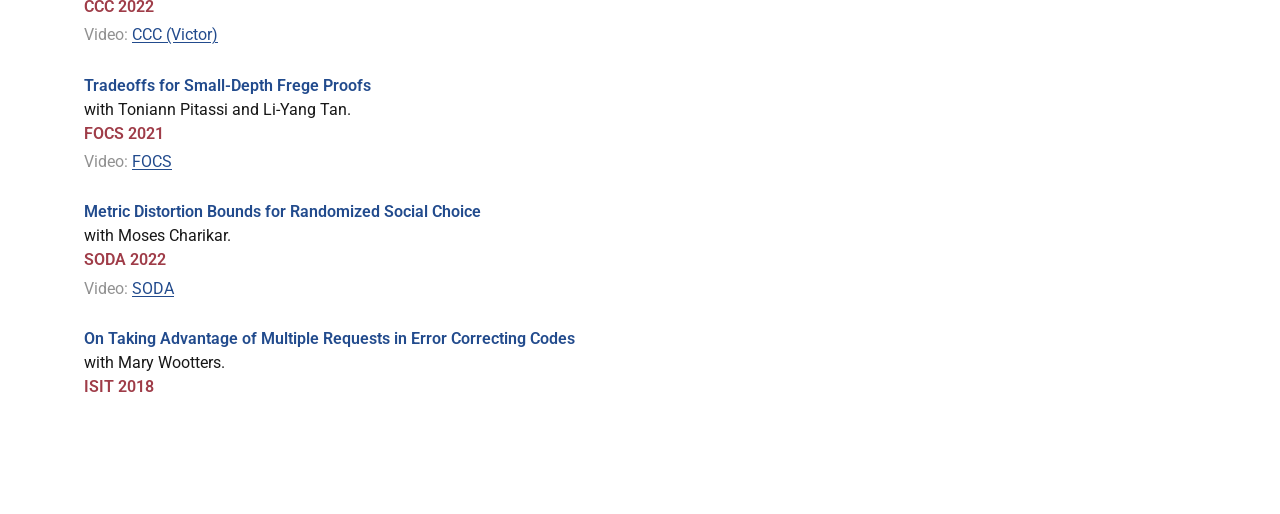
==== commit 58e161eb: "added sublinear matching paper" ====
--- a/papers.html
+++ b/papers.html
@@ -30,6 +30,11 @@
           <section aria-labelledby="research-heading">
             <h2 id="research-heading">Papers</h2>
             <ul class="paper-list">
+              <li class="paper-item">
+                <a class="paper-title" href="https://arxiv.org/abs/2611.05777">Sublinear Metric Distortion for Matching</a>
+                <div>with Moses Charikar, Alireza Haqi, Jabari Hastings, and Yichen Huang.</div>
+                <div>preprint</div>
+              </li>
               <li class="paper-item">
                 <a class="paper-title" href="https://arxiv.org/abs/2610.29201">Pareto Inefficiency of EFX</a>
                 <div>with Sepideh Mahabadi and Jakub Tarnawski.</div>
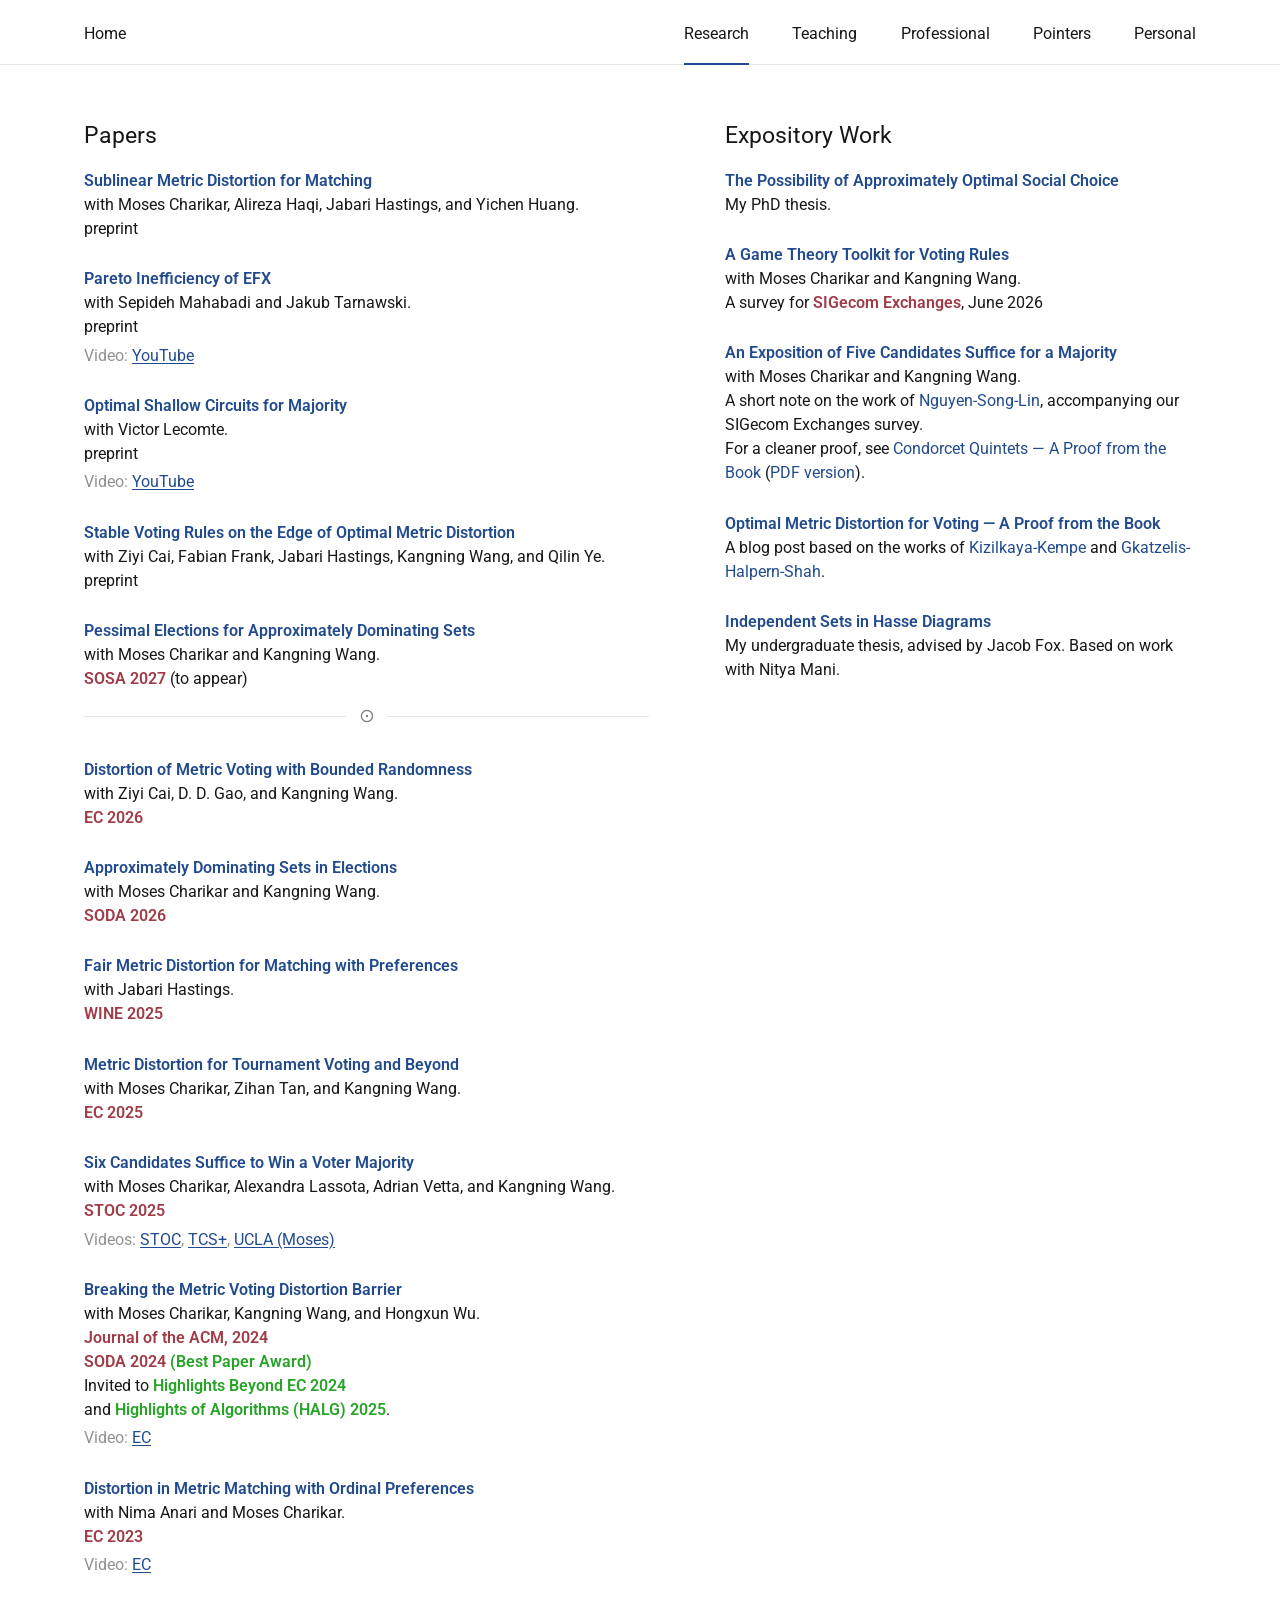
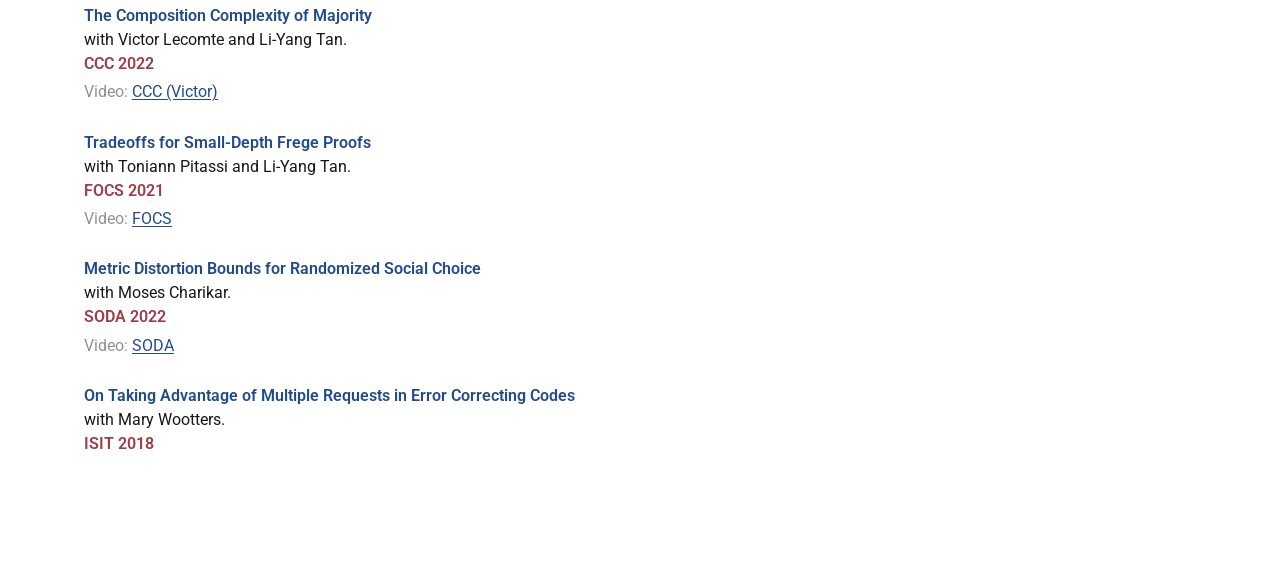
==== commit dc7d5d4e: "videos added" ====
--- a/papers.html
+++ b/papers.html
@@ -39,11 +39,13 @@
                 <a class="paper-title" href="https://arxiv.org/abs/2610.29201">Pareto Inefficiency of EFX</a>
                 <div>with Sepideh Mahabadi and Jakub Tarnawski.</div>
                 <div>preprint</div>
+                <div class="paper-videos">Video: <a href="https://youtu.be/ZD6A-T4_JmQ">YouTube</a></div>
               </li>
               <li class="paper-item">
                 <a class="paper-title" href="https://arxiv.org/abs/2609.34029">Optimal Shallow Circuits for Majority</a>
                 <div>with Victor Lecomte.</div>
                 <div>preprint</div>
+                <div class="paper-videos">Video: <a href="https://www.youtube.com/watch?v=1omp-SS14Eg">YouTube</a></div>
               </li>
               <li class="paper-item">
                 <a class="paper-title" href="https://arxiv.org/abs/2609.08259">Stable Voting Rules on the Edge of Optimal Metric Distortion</a>
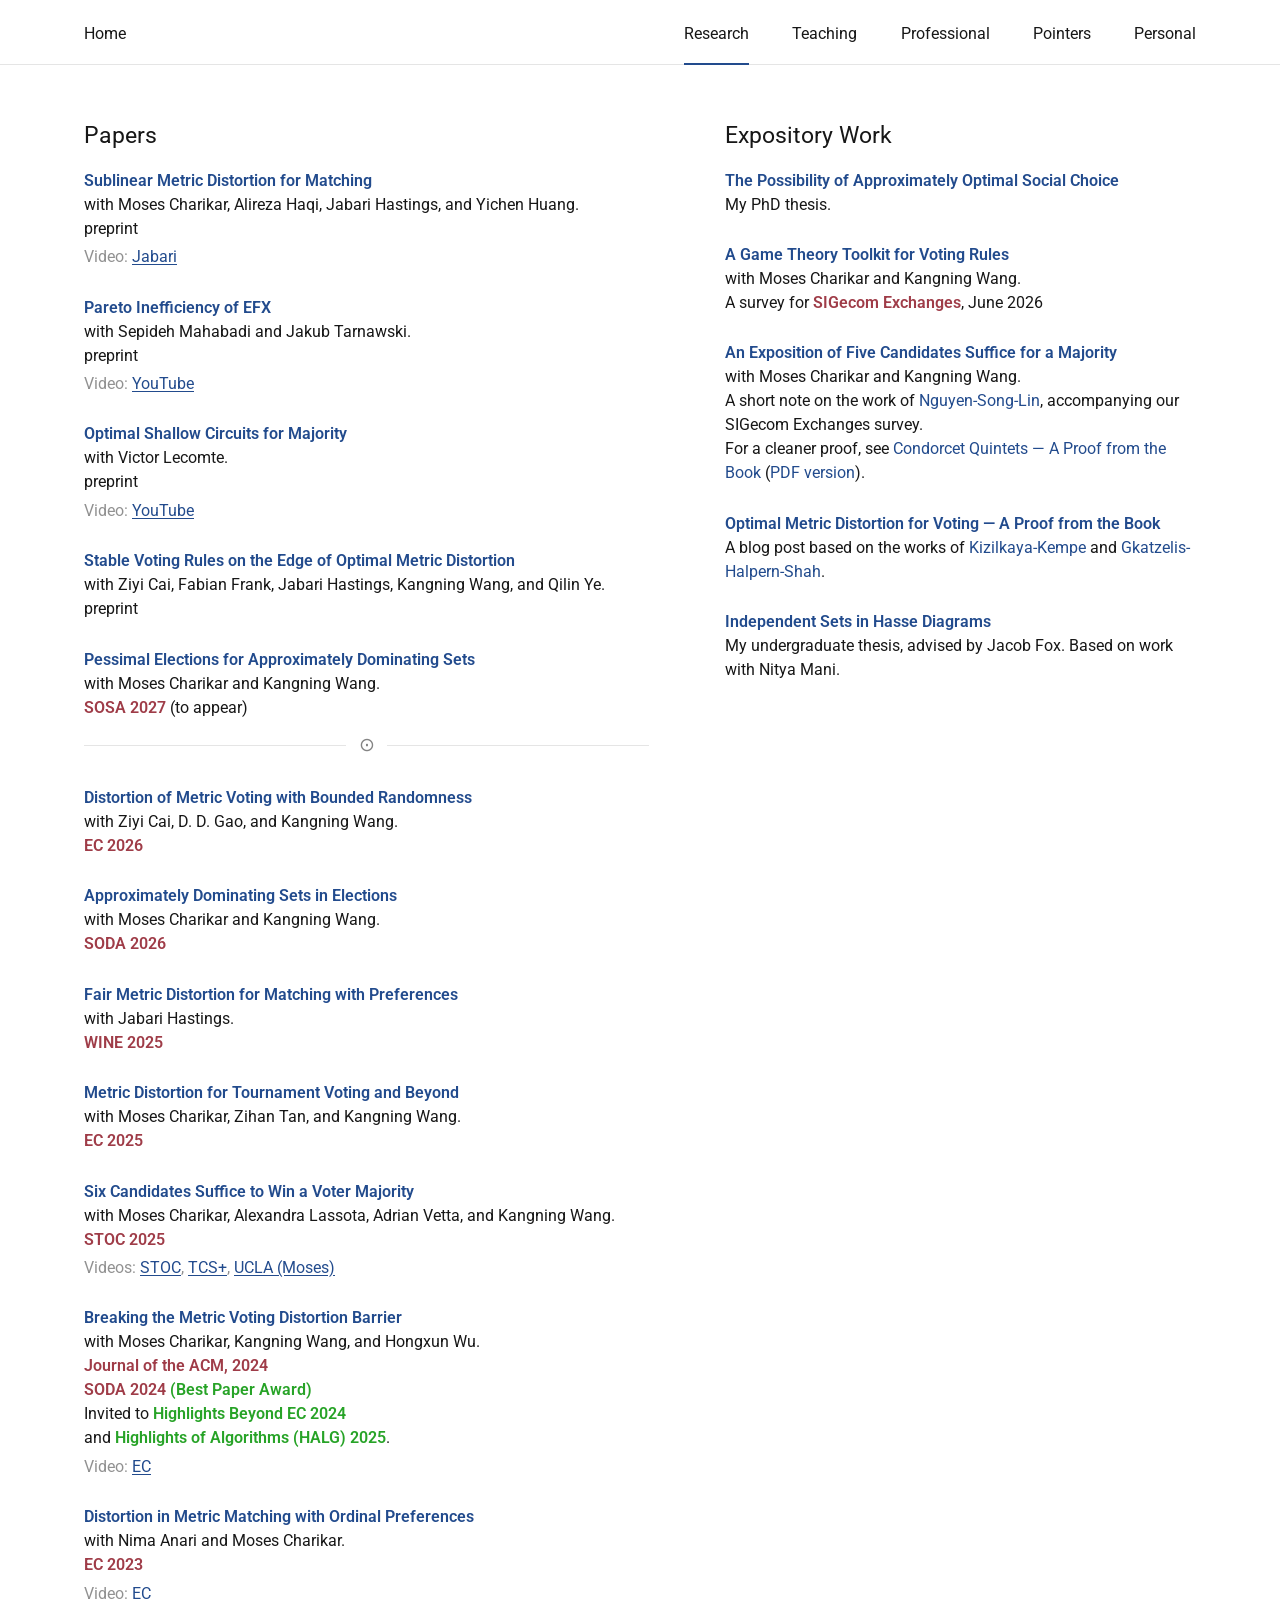
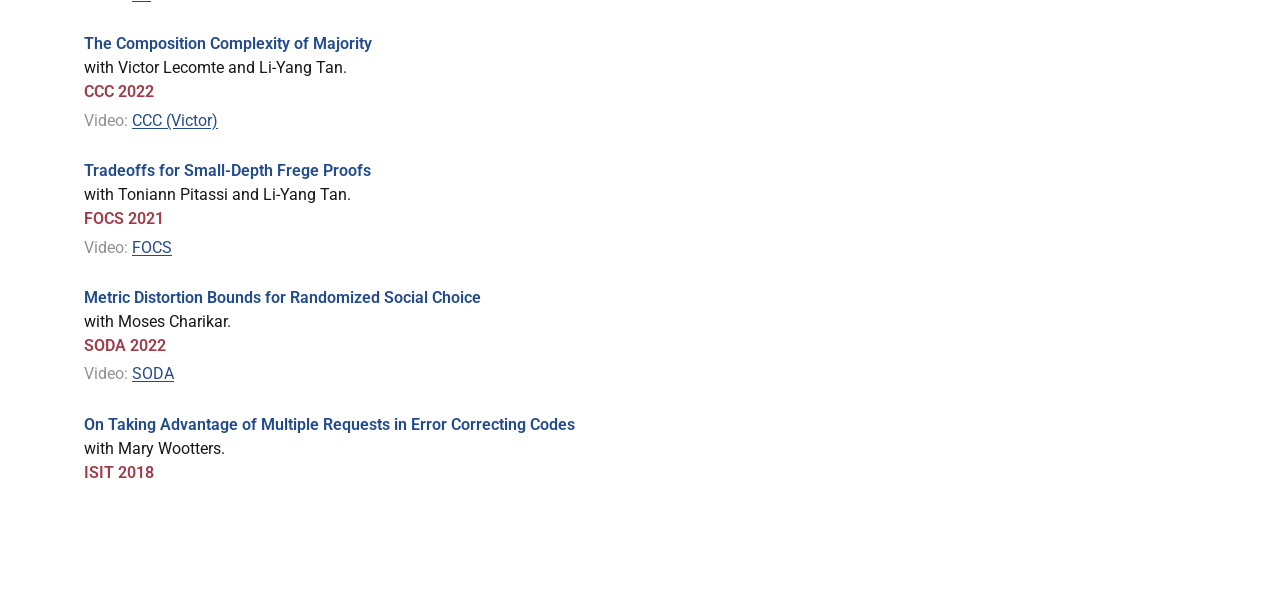
==== commit e34a7a9d: "sublinear video" ====
--- a/papers.html
+++ b/papers.html
@@ -34,6 +34,7 @@
                 <a class="paper-title" href="https://arxiv.org/abs/2611.05777">Sublinear Metric Distortion for Matching</a>
                 <div>with Moses Charikar, Alireza Haqi, Jabari Hastings, and Yichen Huang.</div>
                 <div>preprint</div>
+                <div class="paper-videos">Video: <a href="https://web.stanford.edu/~jabarih/assets/multimedia/sublinear-metric-distortion-matching/talk.mp4">Jabari</a></div>
               </li>
               <li class="paper-item">
                 <a class="paper-title" href="https://arxiv.org/abs/2610.29201">Pareto Inefficiency of EFX</a>
